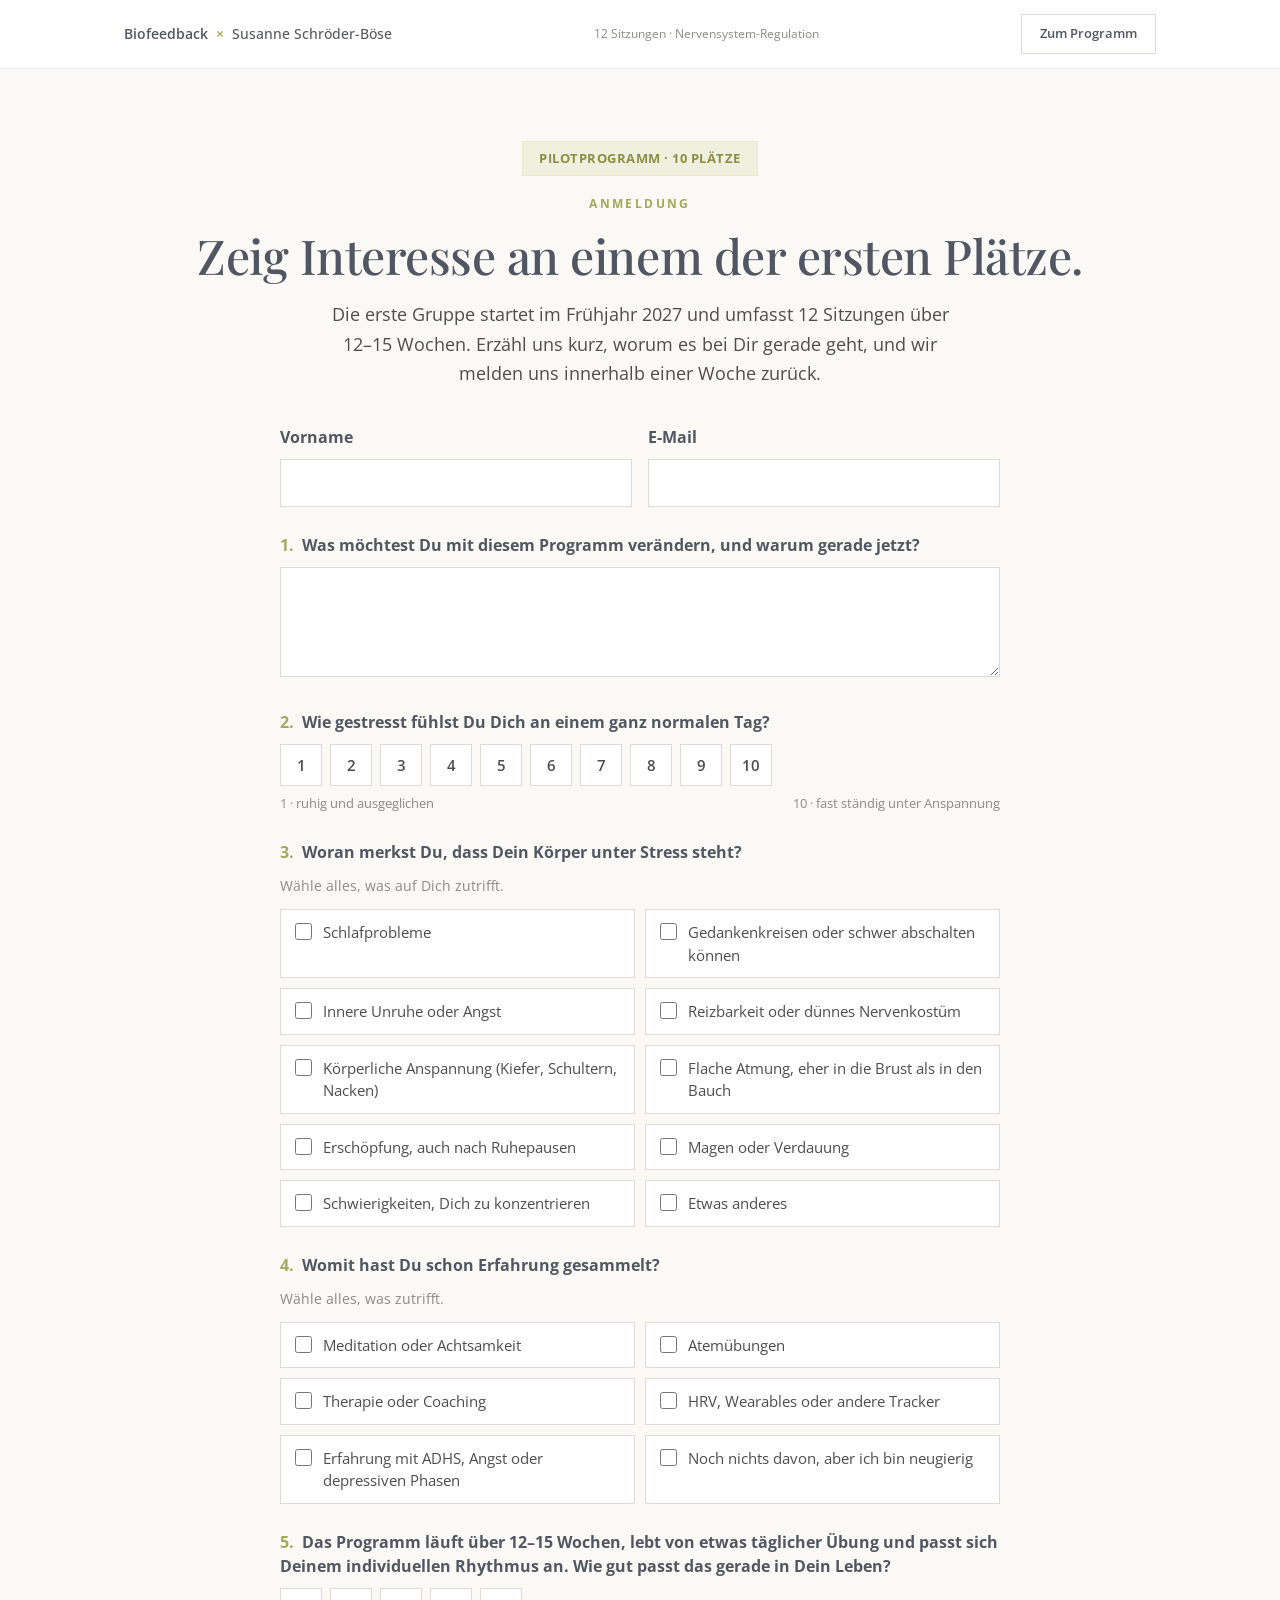
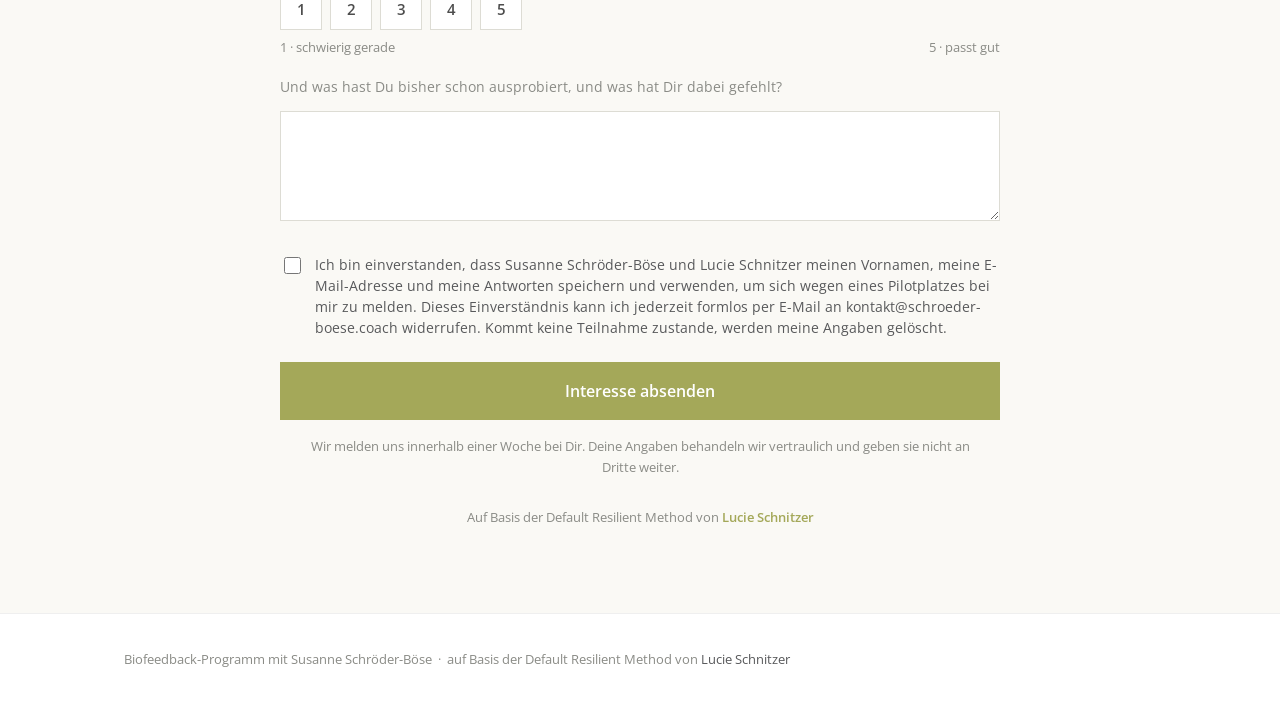
==== anmeldung.html @ 7b3b2fd9 "Start Frühjahr 2027, 9-session total prices, move form to /anmeldung" ====
<!DOCTYPE html>
<html lang="de">
<head>
<meta charset="utf-8" />
<meta name="viewport" content="width=device-width, initial-scale=1" />
<title>Anmeldung · Das Selbstregulations-Programm · Biofeedback mit Susanne Schröder-Böse</title>
<meta name="description" content="Interessensbekundung für das Selbstregulations-Programm mit Susanne Schröder-Böse. Pilotprogramm mit 10 Plätzen, Start im Frühjahr 2027." />
<link rel="stylesheet" href="assets/colors_and_type.css" />
<style>
@import url('https://fonts.googleapis.com/css2?family=Open+Sans:wght@400;500;600;700&display=swap');
/* ===== Schröder-Böse Coaching brand tokens (override Default Resilient) =====
   Olive + slate, Playfair Display + Open Sans, square corners, flat (no shadows/gradients). */
:root {
  --font-sans: 'Open Sans', Arial, 'Helvetica Neue', Helvetica, sans-serif;
  --font-display: 'Playfair Display', Georgia, serif;
  --font-serif: 'Playfair Display', Georgia, serif;
  /* olive primary ramp */
  --primary-10: #F4F5E8; --primary-20: #E8EAD0; --primary-30: #DADDB4; --primary-40: #CBCF98;
  --primary-60: #BBBF79; --primary-80: #A4A859; --primary-100: #8C9047;
  --accent: #A4A859; --accent-strong: #8C9047; --accent-soft: #EFF0DD;
  /* neutrals: slate headline, ink body, cream surface */
  --text-100: #515762; --text-80: #4D4D4D; --text-60: #58595B; --text-40: #8A8B86; --text-20: #B0B0AE;
  --fg-1: #515762; --fg-2: #4D4D4D; --fg-3: #58595B; --fg-4: #8A8B86; --fg-5: #B0B0AE;
  --fg-on-dark: #FFFFFF; --fg-on-dark-2: rgba(255,255,255,0.80); --fg-on-dark-3: rgba(255,255,255,0.5);
  --bg-white: #FFFFFF; --bg-paper: #FAF9F5; --bg-dark: #515762;
  --surface: #FFFFFF; --surface-alt: #FAF9F5; --surface-inverse: #515762;
  --border: #EFEFEF; --border-strong: #DDDCD4;
  /* square corners + flat */
  --radius-sm: 0; --radius-md: 0; --radius-lg: 0; --radius-pill: 0;
  --shadow-none: none; --shadow-subtle: none; --shadow-card: none;
}

/* ===== Page layout ===== */
* { box-sizing: border-box; }
html { scroll-behavior: smooth; }
section[id] { scroll-margin-top: 86px; }
body {
  margin: 0;
  font-family: var(--font-sans);
  color: var(--fg-2);
  background: var(--surface);
  -webkit-font-smoothing: antialiased;
  line-height: 1.5;
}
.wrap { max-width: 1080px; margin: 0 auto; padding: 0 24px; }
.section { padding: 72px 0; }
.section--paper { background: var(--surface-alt); }
.section--tint { background: var(--accent-soft); }
.section--dark { background: var(--surface-inverse); color: var(--fg-on-dark); }
.eyebrow {
  font-family: var(--font-sans);
  font-size: var(--fs-label); letter-spacing: var(--ls-label);
  text-transform: uppercase; font-weight: 700; color: var(--accent);
  margin: 0 0 16px;
}
h1, h2, h3 { font-family: var(--font-display); font-weight: 500; color: var(--fg-1); margin: 0 0 18px; }
h1 { font-size: clamp(38px, 7vw, 68px); line-height: 1.08; letter-spacing: -0.01em; }
h2 { font-size: clamp(28px, 4.4vw, 48px); line-height: 1.12; }
h3 { font-size: clamp(20px, 2.6vw, 28px); line-height: 1.2; font-weight: 700; }
.lede { font-family: var(--font-serif); font-size: clamp(19px, 2.2vw, 22px); line-height: 1.55; color: var(--fg-3); }
p { font-size: var(--fs-body-default); line-height: 1.66; color: var(--fg-2); }
.measure { max-width: 64ch; }
.center { text-align: center; }
.center .measure { margin-left: auto; margin-right: auto; }

/* Buttons */
.btn {
  display: inline-flex; align-items: center; gap: 8px;
  font-family: var(--font-sans); font-weight: 600; font-size: 15px;
  padding: 15px 30px; border-radius: var(--radius-pill);
  text-decoration: none; cursor: pointer; border: 1px solid transparent;
  transition: transform var(--dur-fast) var(--ease-standard), background var(--dur-fast);
}
.btn:active { transform: translateY(1px); }
.btn--primary { background: var(--accent); color: #fff; }
.btn--primary:hover { background: var(--accent-strong); }
.btn--ghost { background: transparent; color: var(--fg-1); border-color: var(--border-strong); }
.btn--inverse { background: #fff; color: var(--text-100); }
/* Topbar / cobrand */
.topbar { border-bottom: 1px solid var(--border); background: var(--surface); position: sticky; top: 0; z-index: 50; }
.topbar-inner { display: flex; align-items: center; justify-content: space-between; padding: 14px 24px; max-width: 1080px; margin: 0 auto; gap: 16px; flex-wrap: wrap; }
.cobrand { font-family: var(--font-sans); font-weight: 600; font-size: 14px; color: var(--fg-1); display: flex; align-items: center; gap: 8px; }
.cobrand .x { color: var(--accent); }
.cobrand .who { color: var(--fg-3); font-weight: 500; }
.topbar-cta { font-size: 13px; padding: 9px 18px; }
.topmeta { font-size: 12px; color: var(--fg-4); }
/* Footer */
.footer { border-top: 1px solid var(--border); padding: 36px 0; font-size: 13px; color: var(--fg-4); }
.footer a { color: var(--fg-3); text-decoration: none; }
/* Trust / credibility microcopy near CTAs */
.trust { margin-top: 16px; font-size: 13px; color: var(--fg-4); }
.trust a { color: var(--accent); text-decoration: none; font-weight: 600; }
.trust a:hover { text-decoration: underline; }

/* Interest form + questionnaire */
.apply { max-width: 720px; margin: 36px auto 0; text-align: left; }
.apply .field { margin-bottom: 26px; }
.apply label.q { display: block; font-family: var(--font-sans); font-weight: 700; font-size: 16px; color: var(--fg-1); margin-bottom: 10px; }
.apply label.q .num { color: var(--accent); margin-right: 8px; }
.apply .hint { font-family: var(--font-sans); font-weight: 400; font-size: 14px; color: var(--fg-4); margin: 4px 0 12px; }
.apply input[type="text"], .apply input[type="email"], .apply textarea {
  width: 100%; font-family: var(--font-sans); font-size: 15px; color: var(--fg-1);
  background: var(--surface); border: 1px solid var(--border-strong); border-radius: 0;
  padding: 13px 14px; transition: border-color var(--dur-fast);
}
.apply textarea { min-height: 110px; resize: vertical; line-height: 1.5; }
.apply input:focus, .apply textarea:focus { outline: none; border-color: var(--accent); }
.apply .row2 { display: grid; grid-template-columns: 1fr 1fr; gap: 16px; }
/* scale (radio row) */
.scale { display: flex; flex-wrap: wrap; gap: 8px; }
.scale label { cursor: pointer; }
.scale input { position: absolute; opacity: 0; width: 0; height: 0; }
.scale span { display: inline-flex; align-items: center; justify-content: center; min-width: 42px; height: 42px; padding: 0 6px; font-family: var(--font-sans); font-weight: 600; font-size: 15px; color: var(--fg-2); background: var(--surface); border: 1px solid var(--border-strong); }
.scale input:checked + span { background: var(--accent); border-color: var(--accent); color: #fff; }
.scale input:focus-visible + span { border-color: var(--accent); }
.scale-ends { display: flex; justify-content: space-between; font-family: var(--font-sans); font-size: 13px; color: var(--fg-4); margin-top: 8px; }
/* checkbox + radio choice list */
.choices { display: grid; gap: 10px; }
.choices.two { grid-template-columns: 1fr 1fr; }
.choice { display: flex; align-items: flex-start; gap: 11px; font-family: var(--font-sans); font-size: 15px; color: var(--fg-2); cursor: pointer; padding: 11px 14px; border: 1px solid var(--border-strong); background: var(--surface); }
.choice input { margin: 2px 0 0; accent-color: var(--accent); width: 17px; height: 17px; flex-shrink: 0; }
.choice:has(input:checked) { border-color: var(--accent); background: var(--accent-soft); }
.consent { display: flex; align-items: flex-start; gap: 11px; font-family: var(--font-sans); font-size: 14px; color: var(--fg-3); line-height: 1.5; margin: 8px 0 24px; text-align: left; }
.consent input { margin-top: 3px; accent-color: var(--accent); width: 17px; height: 17px; flex-shrink: 0; }
.apply .btn { width: 100%; justify-content: center; font-size: 16px; padding: 17px; }
.apply .privacy-note { font-family: var(--font-sans); font-size: 13px; color: var(--fg-4); margin-top: 16px; text-align: center; }
.places-badge { display: inline-flex; align-items: center; gap: 8px; font-family: var(--font-sans); font-size: 13px; font-weight: 700; letter-spacing: 0.04em; text-transform: uppercase; color: var(--accent-strong); background: var(--accent-soft); border: 1px solid var(--primary-20); padding: 7px 16px; margin-bottom: 18px; }
@media (max-width: 600px) { .apply .row2, .choices.two { grid-template-columns: 1fr; } }

@media (max-width: 760px) {
  .section { padding: 52px 0; }
  .topmeta { display: none; }
}
</style>
</head>
<body>

<!-- ===== Topbar / cobrand ===== -->
<header class="topbar">
  <div class="topbar-inner">
    <div class="cobrand">
      <span>Biofeedback</span>
      <span class="x">×</span>
      <span class="who">Susanne Schröder-Böse</span>
    </div>
    <span class="topmeta">12 Sitzungen · Nervensystem-Regulation</span>
    <a href="/" class="btn btn--ghost topbar-cta">Zum Programm</a>
  </div>
</header>

<!-- ===== Interest form + questionnaire ===== -->
<!-- Moved here from the #interesse section of index.html / short.html (2026-10-26).
     Posts to /api/interesse (Vercel serverless + Resend).
     Field names are German so the email Susanne + Lucie receive reads cleanly. -->
<section class="section section--paper" id="interesse">
  <div class="wrap center">
    <span class="places-badge">Pilotprogramm · 10 Plätze</span>
    <p class="eyebrow">Anmeldung</p>
    <h1 class="measure" style="margin-left:auto;margin-right:auto;font-size:clamp(32px,5vw,48px)">Zeig Interesse an einem der ersten Plätze.</h1>
    <p class="measure" style="margin:0 auto 6px">Die erste Gruppe startet im Frühjahr 2027 und umfasst 12 Sitzungen über 12–15 Wochen. Erzähl uns kurz, worum es bei Dir gerade geht, und wir melden uns innerhalb einer Woche zurück.</p>

    <form class="apply" action="https://selbstregulation.vercel.app/api/interesse" method="POST">
      <!-- Honeypot: hidden from humans, bots fill it and get silently dropped. -->
      <input type="text" name="website" tabindex="-1" autocomplete="off" aria-hidden="true" style="position:absolute;left:-9999px;height:0;width:0;opacity:0" />

      <div class="row2">
        <div class="field">
          <label class="q" for="vorname">Vorname</label>
          <input type="text" id="vorname" name="Vorname" required />
        </div>
        <div class="field">
          <label class="q" for="email">E-Mail</label>
          <input type="email" id="email" name="email" required />
        </div>
      </div>

      <div class="field">
        <label class="q" for="f1"><span class="num">1.</span>Was möchtest Du mit diesem Programm verändern, und warum gerade jetzt?</label>
        <textarea id="f1" name="F1_Anliegen" required></textarea>
      </div>

      <div class="field">
        <label class="q"><span class="num">2.</span>Wie gestresst fühlst Du Dich an einem ganz normalen Tag?</label>
        <div class="scale">
          <label><input type="radio" name="F2_Stresslevel" value="1" required /><span>1</span></label>
          <label><input type="radio" name="F2_Stresslevel" value="2" /><span>2</span></label>
          <label><input type="radio" name="F2_Stresslevel" value="3" /><span>3</span></label>
          <label><input type="radio" name="F2_Stresslevel" value="4" /><span>4</span></label>
          <label><input type="radio" name="F2_Stresslevel" value="5" /><span>5</span></label>
          <label><input type="radio" name="F2_Stresslevel" value="6" /><span>6</span></label>
          <label><input type="radio" name="F2_Stresslevel" value="7" /><span>7</span></label>
          <label><input type="radio" name="F2_Stresslevel" value="8" /><span>8</span></label>
          <label><input type="radio" name="F2_Stresslevel" value="9" /><span>9</span></label>
          <label><input type="radio" name="F2_Stresslevel" value="10" /><span>10</span></label>
        </div>
        <div class="scale-ends"><span>1 · ruhig und ausgeglichen</span><span>10 · fast ständig unter Anspannung</span></div>
      </div>

      <div class="field">
        <label class="q"><span class="num">3.</span>Woran merkst Du, dass Dein Körper unter Stress steht?</label>
        <p class="hint">Wähle alles, was auf Dich zutrifft.</p>
        <div class="choices two">
          <label class="choice"><input type="checkbox" name="F3_Stress-Signale" value="Schlafprobleme" />Schlafprobleme</label>
          <label class="choice"><input type="checkbox" name="F3_Stress-Signale" value="Gedankenkreisen / schwer abschalten" />Gedankenkreisen oder schwer abschalten können</label>
          <label class="choice"><input type="checkbox" name="F3_Stress-Signale" value="Innere Unruhe oder Angst" />Innere Unruhe oder Angst</label>
          <label class="choice"><input type="checkbox" name="F3_Stress-Signale" value="Reizbarkeit" />Reizbarkeit oder dünnes Nervenkostüm</label>
          <label class="choice"><input type="checkbox" name="F3_Stress-Signale" value="Körperliche Anspannung" />Körperliche Anspannung (Kiefer, Schultern, Nacken)</label>
          <label class="choice"><input type="checkbox" name="F3_Stress-Signale" value="Flache Atmung in die Brust" />Flache Atmung, eher in die Brust als in den Bauch</label>
          <label class="choice"><input type="checkbox" name="F3_Stress-Signale" value="Erschöpfung trotz Ruhe" />Erschöpfung, auch nach Ruhepausen</label>
          <label class="choice"><input type="checkbox" name="F3_Stress-Signale" value="Magen / Verdauung" />Magen oder Verdauung</label>
          <label class="choice"><input type="checkbox" name="F3_Stress-Signale" value="Konzentrationsprobleme" />Schwierigkeiten, Dich zu konzentrieren</label>
          <label class="choice"><input type="checkbox" name="F3_Stress-Signale" value="Etwas anderes" />Etwas anderes</label>
        </div>
      </div>

      <div class="field">
        <label class="q"><span class="num">4.</span>Womit hast Du schon Erfahrung gesammelt?</label>
        <p class="hint">Wähle alles, was zutrifft.</p>
        <div class="choices two">
          <label class="choice"><input type="checkbox" name="F4_Vorerfahrung" value="Meditation / Achtsamkeit" />Meditation oder Achtsamkeit</label>
          <label class="choice"><input type="checkbox" name="F4_Vorerfahrung" value="Atemübungen" />Atemübungen</label>
          <label class="choice"><input type="checkbox" name="F4_Vorerfahrung" value="Therapie / Coaching" />Therapie oder Coaching</label>
          <label class="choice"><input type="checkbox" name="F4_Vorerfahrung" value="HRV / Wearables / Tracker" />HRV, Wearables oder andere Tracker</label>
          <label class="choice"><input type="checkbox" name="F4_Vorerfahrung" value="Erfahrung mit ADHS / Angst / depressiven Phasen" />Erfahrung mit ADHS, Angst oder depressiven Phasen</label>
          <label class="choice"><input type="checkbox" name="F4_Vorerfahrung" value="Noch nichts davon, aber neugierig" />Noch nichts davon, aber ich bin neugierig</label>
        </div>
      </div>

      <div class="field">
        <label class="q"><span class="num">5.</span>Das Programm läuft über 12–15 Wochen, lebt von etwas täglicher Übung und passt sich Deinem individuellen Rhythmus an. Wie gut passt das gerade in Dein Leben?</label>
        <div class="scale">
          <label><input type="radio" name="F5_Passung" value="1" required /><span>1</span></label>
          <label><input type="radio" name="F5_Passung" value="2" /><span>2</span></label>
          <label><input type="radio" name="F5_Passung" value="3" /><span>3</span></label>
          <label><input type="radio" name="F5_Passung" value="4" /><span>4</span></label>
          <label><input type="radio" name="F5_Passung" value="5" /><span>5</span></label>
        </div>
        <div class="scale-ends"><span>1 · schwierig gerade</span><span>5 · passt gut</span></div>
        <p class="hint" style="margin-top:18px">Und was hast Du bisher schon ausprobiert, und was hat Dir dabei gefehlt?</p>
        <textarea name="F5_Bisher_probiert" required></textarea>
      </div>

      <label class="consent">
        <input type="checkbox" name="Einverstaendnis" value="ja" required />
        <span>Ich bin einverstanden, dass Susanne Schröder-Böse und Lucie Schnitzer meinen Vornamen, meine E-Mail-Adresse und meine Antworten speichern und verwenden, um sich wegen eines Pilotplatzes bei mir zu melden. Dieses Einverständnis kann ich jederzeit formlos per E-Mail an kontakt@schroeder-boese.coach widerrufen. Kommt keine Teilnahme zustande, werden meine Angaben gelöscht.</span>
      </label>

      <button type="submit" class="btn btn--primary">Interesse absenden</button>
      <p class="privacy-note">Wir melden uns innerhalb einer Woche bei Dir. Deine Angaben behandeln wir vertraulich und geben sie nicht an Dritte weiter.</p>
    </form>

    <p class="trust" style="margin-top:28px">Auf Basis der Default Resilient Method von <a href="https://lucieschnitzer.com" target="_blank" rel="noopener">Lucie Schnitzer</a></p>
  </div>
</section>

<!-- ===== Footer ===== -->
<footer class="footer">
  <div class="wrap">
    Biofeedback-Programm mit Susanne Schröder-Böse &nbsp;·&nbsp; auf Basis der Default Resilient Method von <a href="https://lucieschnitzer.com" target="_blank" rel="noopener">Lucie Schnitzer</a>
  </div>
</footer>

<script>
  // Require at least one selection in each checkbox group (F3, F4).
  // Sets every box in the group as `required` until one is checked, so the
  // browser's native validation blocks submit when none are selected.
  (function () {
    var form = document.querySelector('form.apply');
    if (!form) return;
    ['F3_Stress-Signale', 'F4_Vorerfahrung'].forEach(function (name) {
      var boxes = form.querySelectorAll('input[name="' + name + '"]');
      if (!boxes.length) return;
      function sync() {
        var any = Array.prototype.some.call(boxes, function (b) { return b.checked; });
        Array.prototype.forEach.call(boxes, function (b) { b.required = !any; });
      }
      Array.prototype.forEach.call(boxes, function (b) { b.addEventListener('change', sync); });
      sync();
    });
  })();

  // Submit via fetch so the thank-you shows inline. Native constraint
  // validation has already passed by the time 'submit' fires. If fetch
  // fails, fall back to a plain form POST (server renders a danke page).
  // Opening the page with ?test=1 marks submissions as tests (email goes to
  // Lucie only, not Susanne) — for web-designer checks after embedding.
  (function () {
    var form = document.querySelector('form.apply');
    if (!form) return;
    if (/[?&]test=1/.test(location.search)) {
      var t = document.createElement('input');
      t.type = 'hidden'; t.name = '_test'; t.value = '1';
      form.appendChild(t);
    }
  })();

  (function () {
    var form = document.querySelector('form.apply');
    if (!form || !window.fetch) return;
    form.addEventListener('submit', function (e) {
      e.preventDefault();
      var btn = form.querySelector('button[type="submit"]');
      btn.disabled = true;
      btn.textContent = 'Wird gesendet…';
      fetch(form.action, {
        method: 'POST',
        headers: { 'Content-Type': 'application/x-www-form-urlencoded', 'Accept': 'application/json' },
        body: new URLSearchParams(new FormData(form)).toString(),
      }).then(function (r) {
        if (!r.ok) throw new Error('send failed');
        form.innerHTML = '<div style="text-align:center;padding:32px 12px">' +
          '<h3 style="margin:0 0 10px">Danke, Deine Interessensbekundung ist angekommen.</h3>' +
          '<p style="margin:0">Wir melden uns innerhalb einer Woche bei Dir.</p></div>';
        form.scrollIntoView({ behavior: 'smooth', block: 'center' });
      }).catch(function () {
        btn.disabled = false;
        btn.textContent = 'Interesse absenden';
        var note = form.querySelector('.privacy-note');
        if (note) note.textContent = 'Das hat gerade nicht geklappt. Versuch es bitte noch einmal, oder schreib uns direkt an info@lucieschnitzer.com.';
      });
    });
  })();
</script>
</body>
</html>
---- assets/colors_and_type.css ----
/* ============================================================
   THE DEFAULT RESILIENT METHOD — design tokens
   by Lucie Schnitzer

   Fonts: Playfair Display (display/body-serif) + Manrope (UI/body-sans)
   Palette: coral primary, warm greys, soft paper neutrals
   ============================================================ */

/* --- Fonts from Google Fonts (matches brand spec) ------------ */
@import url('https://fonts.googleapis.com/css2?family=Playfair+Display:ital,wght@0,400;0,500;0,600;0,700;0,800;0,900;1,400;1,500&family=Manrope:wght@200;300;400;500;600;700;800&display=swap');

:root {
  /* ---------- Colour: Primary (coral) scale ---------- */
  --primary-10: #FDF1EF;   /* softest tint, section bg */
  --primary-20: #FBE3DF;
  --primary-30: #F7C7BF;
  --primary-40: #F5B8AF;
  --primary-60: #EE8E7F;
  --primary-80: #EA725F;   /* MAIN — use for CTAs, accents, section labels */
  --primary-100: #F75C43;  /* deepest coral, active / pressed */

  /* ---------- Colour: Text / Neutrals (warm grey) ---------- */
  --text-5:   #E9E9E9;    /* borders in dark surfaces */
  --text-10:  #D3D3D3;    /* disabled, hairline */
  --text-20:  #A8A8A8;    /* meta, caption */
  --text-40:  #929292;    /* tertiary copy */
  --text-60:  #7C7C7C;    /* secondary copy */
  --text-80:  #515151;    /* body default */
  --text-100: #252525;    /* headings, high emphasis, dark surfaces */

  /* ---------- Colour: Backgrounds ---------- */
  --bg-white: #FFFFFF;    /* pure canvas */
  --bg-paper: #F7F7F5;    /* warm neutral — section alternation */
  --bg-dark:  #252525;    /* inverse surface — testimonials, footer */

  /* ---------- Semantic aliases ---------- */
  --fg-1: var(--text-100);     /* headline, highest emphasis */
  --fg-2: var(--text-80);      /* body copy */
  --fg-3: var(--text-60);      /* secondary body (often serif on light) */
  --fg-4: var(--text-40);      /* muted / meta */
  --fg-5: var(--text-20);      /* placeholder, footnote */
  --fg-on-dark: #FFFFFF;
  --fg-on-dark-2: rgba(255, 255, 255, 0.7);
  --fg-on-dark-3: rgba(255, 255, 255, 0.45);

  --accent: var(--primary-80);          /* default coral accent */
  --accent-strong: var(--primary-100);  /* active, deep accent (step numbers) */
  --accent-soft:   var(--primary-10);   /* tinted bg panels */

  --surface: var(--bg-white);
  --surface-alt: var(--bg-paper);
  --surface-inverse: var(--bg-dark);

  --border: #E8E6E3;          /* hairline on paper */
  --border-strong: #DDDDDD;   /* inputs, dividers */
  --border-inverse: rgba(255, 255, 255, 0.15);

  /* ---------- Type: families ---------- */
  --font-display: 'Playfair Display', 'Times New Roman', Georgia, serif;
  --font-serif:   'Playfair Display', 'Times New Roman', Georgia, serif;
  --font-sans:    'Manrope', -apple-system, BlinkMacSystemFont, 'Segoe UI', sans-serif;

  /* ---------- Type: scale (desktop defaults) ----------
     Spec lives in Typography_Lucie_S.png.
     Headings use Playfair Display Medium.
     Body copy uses Playfair Display Regular (long-form) OR Manrope (UI/nav/buttons).
  -----------------------------------------------------*/
  --fs-h1: 74px;   --lh-h1: 88px;    --fw-h1: 500;   /* Playfair 500 */
  --fs-h2: 58px;   --lh-h2: 68px;    --fw-h2: 500;
  --fs-h3: 36px;   --lh-h3: 44px;    --fw-h3: 700;
  --fs-h4: 28px;   --lh-h4: 36px;    --fw-h4: 700;
  --fs-h5: 22px;   --lh-h5: 28px;    --fw-h5: 700;
  --fs-h6: 18px;   --lh-h6: 24px;    --fw-h6: 700;
  --fs-h7: 16px;   --lh-h7: 20px;    --fw-h7: 700;

  --fs-body-lg:      22px;  --lh-body-lg:      34px;   /* Playfair regular — hero lede */
  --fs-body-md:      20px;  --lh-body-md:      30px;   /* Playfair regular — long-form */
  --fs-body-default: 18px;  --lh-body-default: 30px;   /* Playfair regular — default */
  --fs-body-sm:      16px;  --lh-body-sm:      26px;
  --fs-body-xs:      13px;  --lh-body-xs:      24px;

  --fs-btn-lg: 15px;   --lh-btn-lg: 20px;   --fw-btn: 600;   /* Manrope semi */
  --fs-btn-sm: 13px;   --lh-btn-sm: 18px;
  --fs-label:  12px;   --lh-label:  16px;                    /* uppercase section label */
  --ls-label:  0.2em;

  /* ---------- Radius / shadows / elevation ---------- */
  --radius-sm: 6px;
  --radius-md: 10px;
  --radius-lg: 12px;
  --radius-pill: 999px;      /* buttons are capsule-shaped */

  --shadow-none: none;
  --shadow-subtle: 0 1px 2px rgba(37, 37, 37, 0.04);
  --shadow-card:   0 4px 12px rgba(37, 37, 37, 0.06);

  /* ---------- Spacing (8-pt base) ---------- */
  --space-1: 4px;
  --space-2: 8px;
  --space-3: 12px;
  --space-4: 16px;
  --space-5: 20px;
  --space-6: 24px;
  --space-8: 32px;
  --space-10: 40px;
  --space-12: 48px;
  --space-14: 56px;
  --space-16: 64px;
  --space-20: 80px;
  --space-24: 96px;   /* section rhythm */

  /* ---------- Motion ---------- */
  --ease-standard: cubic-bezier(0.22, 0.61, 0.36, 1);
  --dur-fast: 150ms;
  --dur-base: 240ms;
  --dur-slow: 480ms;
}

/* =============== Base reset + typography ====================== */
*, *::before, *::after { box-sizing: border-box; }
html { -webkit-text-size-adjust: 100%; }

body {
  margin: 0;
  background: var(--surface);
  color: var(--fg-2);
  font-family: var(--font-sans);
  font-size: var(--fs-body-default);
  line-height: var(--lh-body-default);
  font-weight: 400;
  -webkit-font-smoothing: antialiased;
  -moz-osx-font-smoothing: grayscale;
}

/* Headings use Playfair Display — the editorial serif spine of the brand */
h1, h2, h3, h4, h5, h6 {
  font-family: var(--font-display);
  color: var(--fg-1);
  margin: 0;
}
h1 { font-size: var(--fs-h1); line-height: var(--lh-h1); font-weight: var(--fw-h1); letter-spacing: -0.01em; }
h2 { font-size: var(--fs-h2); line-height: var(--lh-h2); font-weight: var(--fw-h2); letter-spacing: -0.005em; }
h3 { font-size: var(--fs-h3); line-height: var(--lh-h3); font-weight: var(--fw-h3); }
h4 { font-size: var(--fs-h4); line-height: var(--lh-h4); font-weight: var(--fw-h4); }
h5 { font-size: var(--fs-h5); line-height: var(--lh-h5); font-weight: var(--fw-h5); }
h6 { font-size: var(--fs-h6); line-height: var(--lh-h6); font-weight: var(--fw-h6); }

p { margin: 0 0 1em; text-wrap: pretty; }
strong { color: var(--fg-1); font-weight: 600; }
a { color: inherit; text-decoration-thickness: 1px; text-underline-offset: 3px; }

/* =============== Semantic utility classes ==================== */

/* Section label — uppercase tracked, coral. Used above every H2 unit. */
.dr-section-label {
  font-family: var(--font-sans);
  font-size: var(--fs-label);
  line-height: var(--lh-label);
  font-weight: 600;
  letter-spacing: var(--ls-label);
  text-transform: uppercase;
  color: var(--accent);
}

/* Long-form body set in Playfair — the "editorial" voice */
.dr-body-lg  { font-family: var(--font-serif); font-size: var(--fs-body-lg); line-height: var(--lh-body-lg); color: var(--fg-3); }
.dr-body-md  { font-family: var(--font-serif); font-size: var(--fs-body-md); line-height: var(--lh-body-md); color: var(--fg-3); }
.dr-body     { font-family: var(--font-serif); font-size: var(--fs-body-default); line-height: var(--lh-body-default); color: var(--fg-3); }

/* UI text — Manrope. Used in buttons, nav, meta, small labels. */
.dr-ui       { font-family: var(--font-sans); font-size: var(--fs-body-sm); line-height: var(--lh-body-sm); color: var(--fg-2); }
.dr-ui-sm    { font-family: var(--font-sans); font-size: var(--fs-body-xs); line-height: var(--lh-body-xs); color: var(--fg-4); }

/* Coral accent underline rule — a 48×4 rule used under eyebrow + H1 on editorial pages */
.dr-coral-rule {
  display: block;
  width: 48px;
  height: 4px;
  background: var(--accent);
  border-radius: 2px;
}
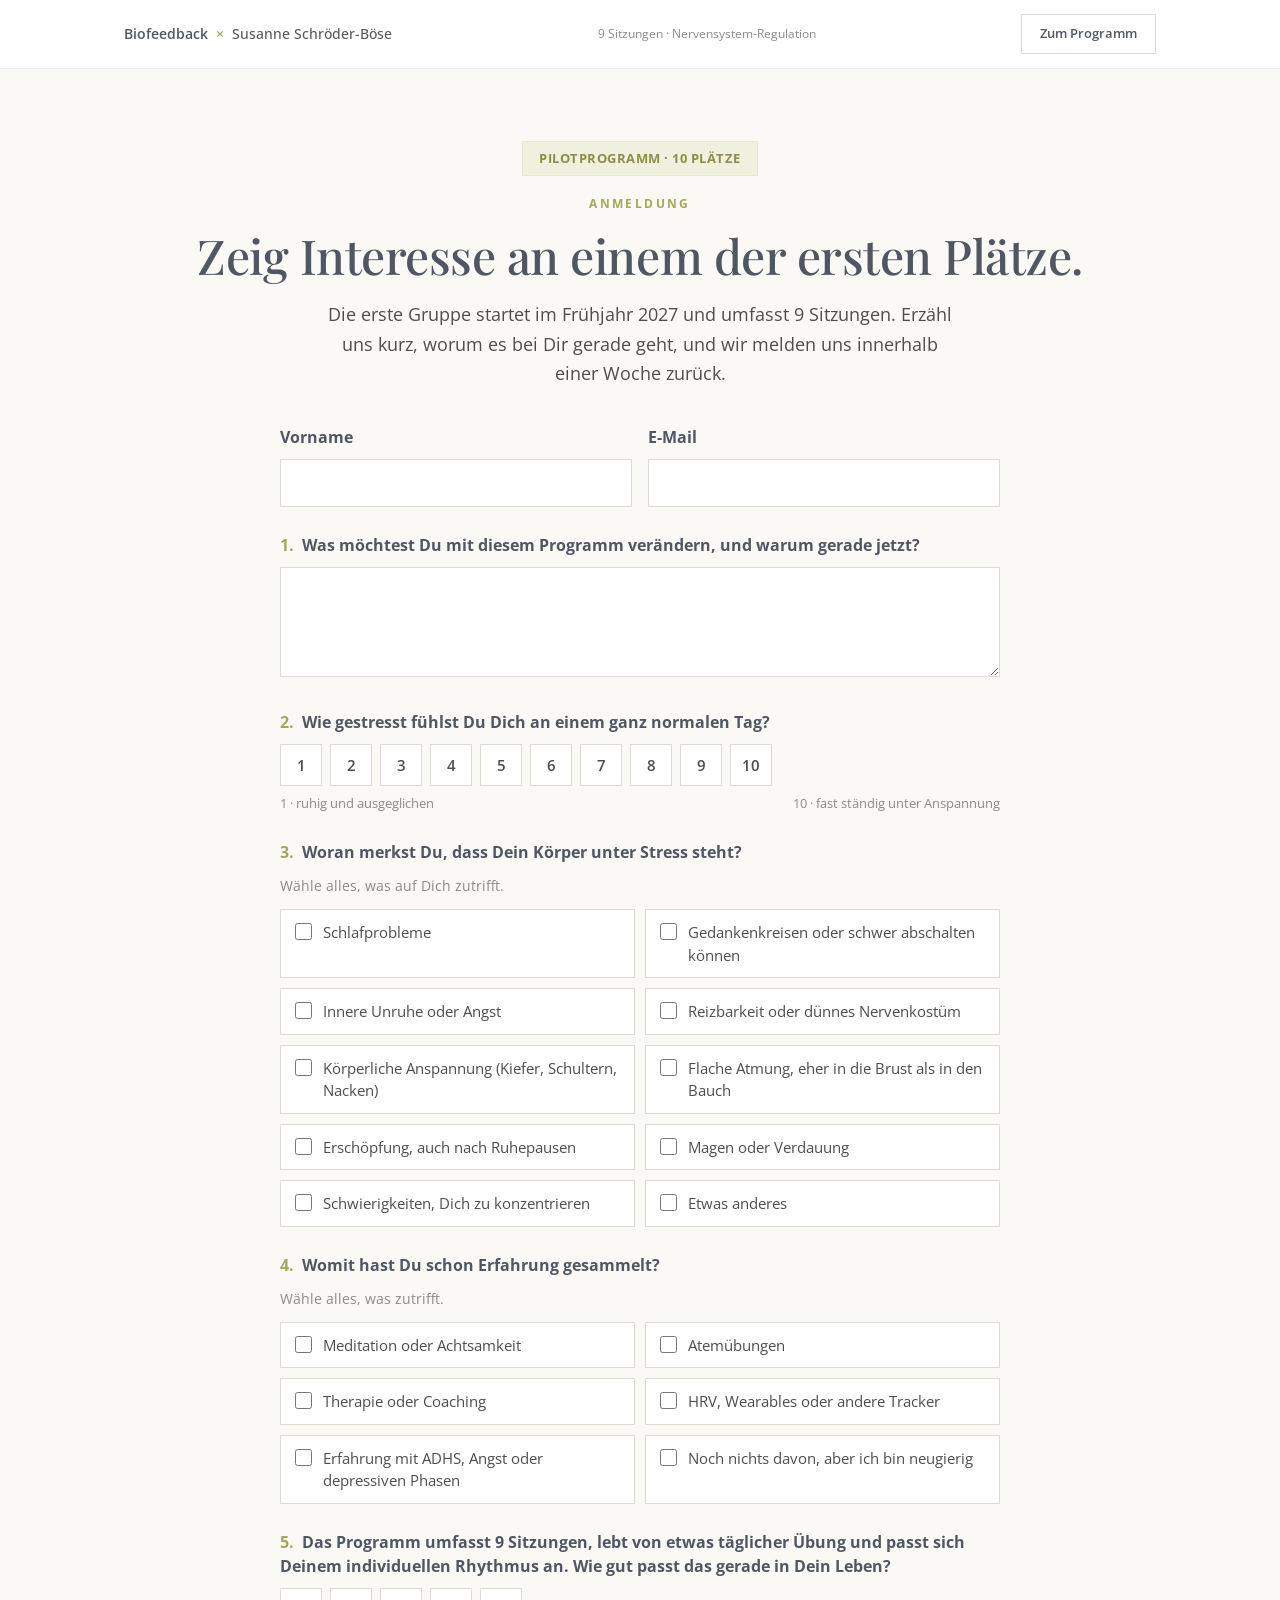
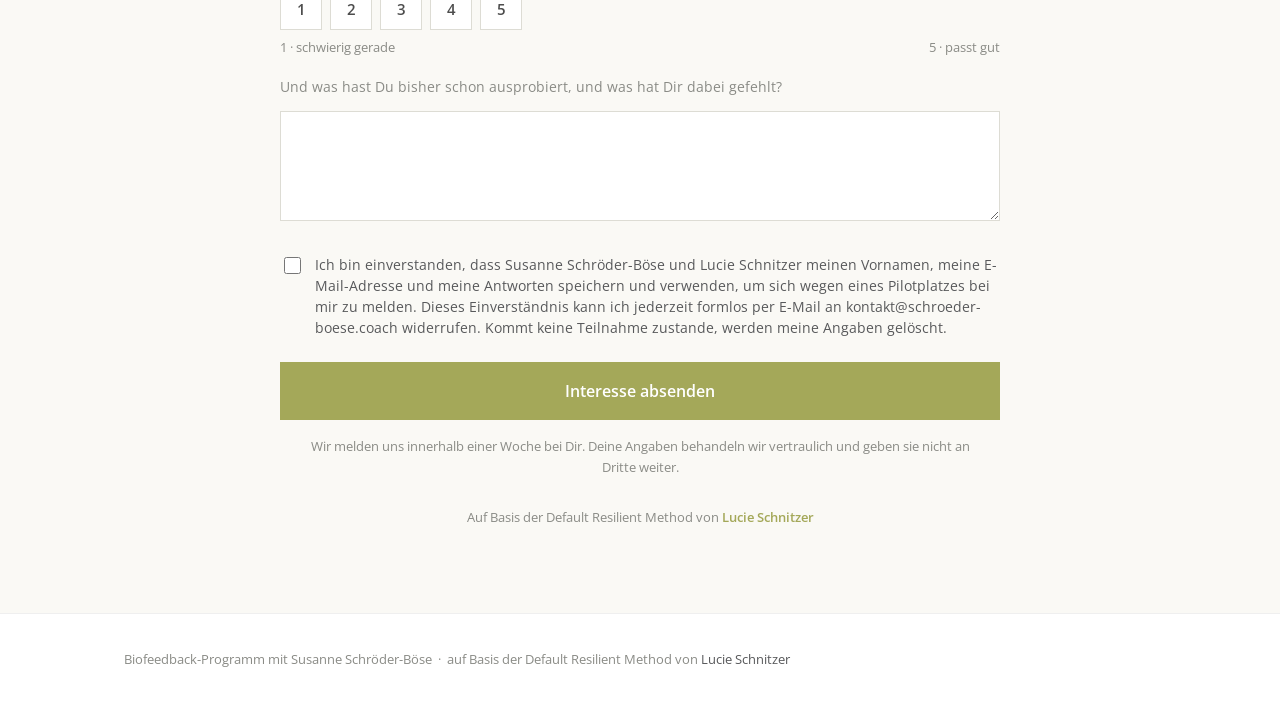
==== commit 1227656c: "Switch to 9 sessions everywhere; drop unsupported 12–15 week duration" ====
--- a/anmeldung.html
+++ b/anmeldung.html
@@ -143,7 +143,7 @@
       <span class="x">×</span>
       <span class="who">Susanne Schröder-Böse</span>
     </div>
-    <span class="topmeta">12 Sitzungen · Nervensystem-Regulation</span>
+    <span class="topmeta">9 Sitzungen · Nervensystem-Regulation</span>
     <a href="/" class="btn btn--ghost topbar-cta">Zum Programm</a>
   </div>
 </header>
@@ -157,7 +157,7 @@
     <span class="places-badge">Pilotprogramm · 10 Plätze</span>
     <p class="eyebrow">Anmeldung</p>
     <h1 class="measure" style="margin-left:auto;margin-right:auto;font-size:clamp(32px,5vw,48px)">Zeig Interesse an einem der ersten Plätze.</h1>
-    <p class="measure" style="margin:0 auto 6px">Die erste Gruppe startet im Frühjahr 2027 und umfasst 12 Sitzungen über 12–15 Wochen. Erzähl uns kurz, worum es bei Dir gerade geht, und wir melden uns innerhalb einer Woche zurück.</p>
+    <p class="measure" style="margin:0 auto 6px">Die erste Gruppe startet im Frühjahr 2027 und umfasst 9 Sitzungen. Erzähl uns kurz, worum es bei Dir gerade geht, und wir melden uns innerhalb einer Woche zurück.</p>
 
     <form class="apply" action="https://selbstregulation.vercel.app/api/interesse" method="POST">
       <!-- Honeypot: hidden from humans, bots fill it and get silently dropped. -->
@@ -227,7 +227,7 @@
       </div>
 
       <div class="field">
-        <label class="q"><span class="num">5.</span>Das Programm läuft über 12–15 Wochen, lebt von etwas täglicher Übung und passt sich Deinem individuellen Rhythmus an. Wie gut passt das gerade in Dein Leben?</label>
+        <label class="q"><span class="num">5.</span>Das Programm umfasst 9 Sitzungen, lebt von etwas täglicher Übung und passt sich Deinem individuellen Rhythmus an. Wie gut passt das gerade in Dein Leben?</label>
         <div class="scale">
           <label><input type="radio" name="F5_Passung" value="1" required /><span>1</span></label>
           <label><input type="radio" name="F5_Passung" value="2" /><span>2</span></label>
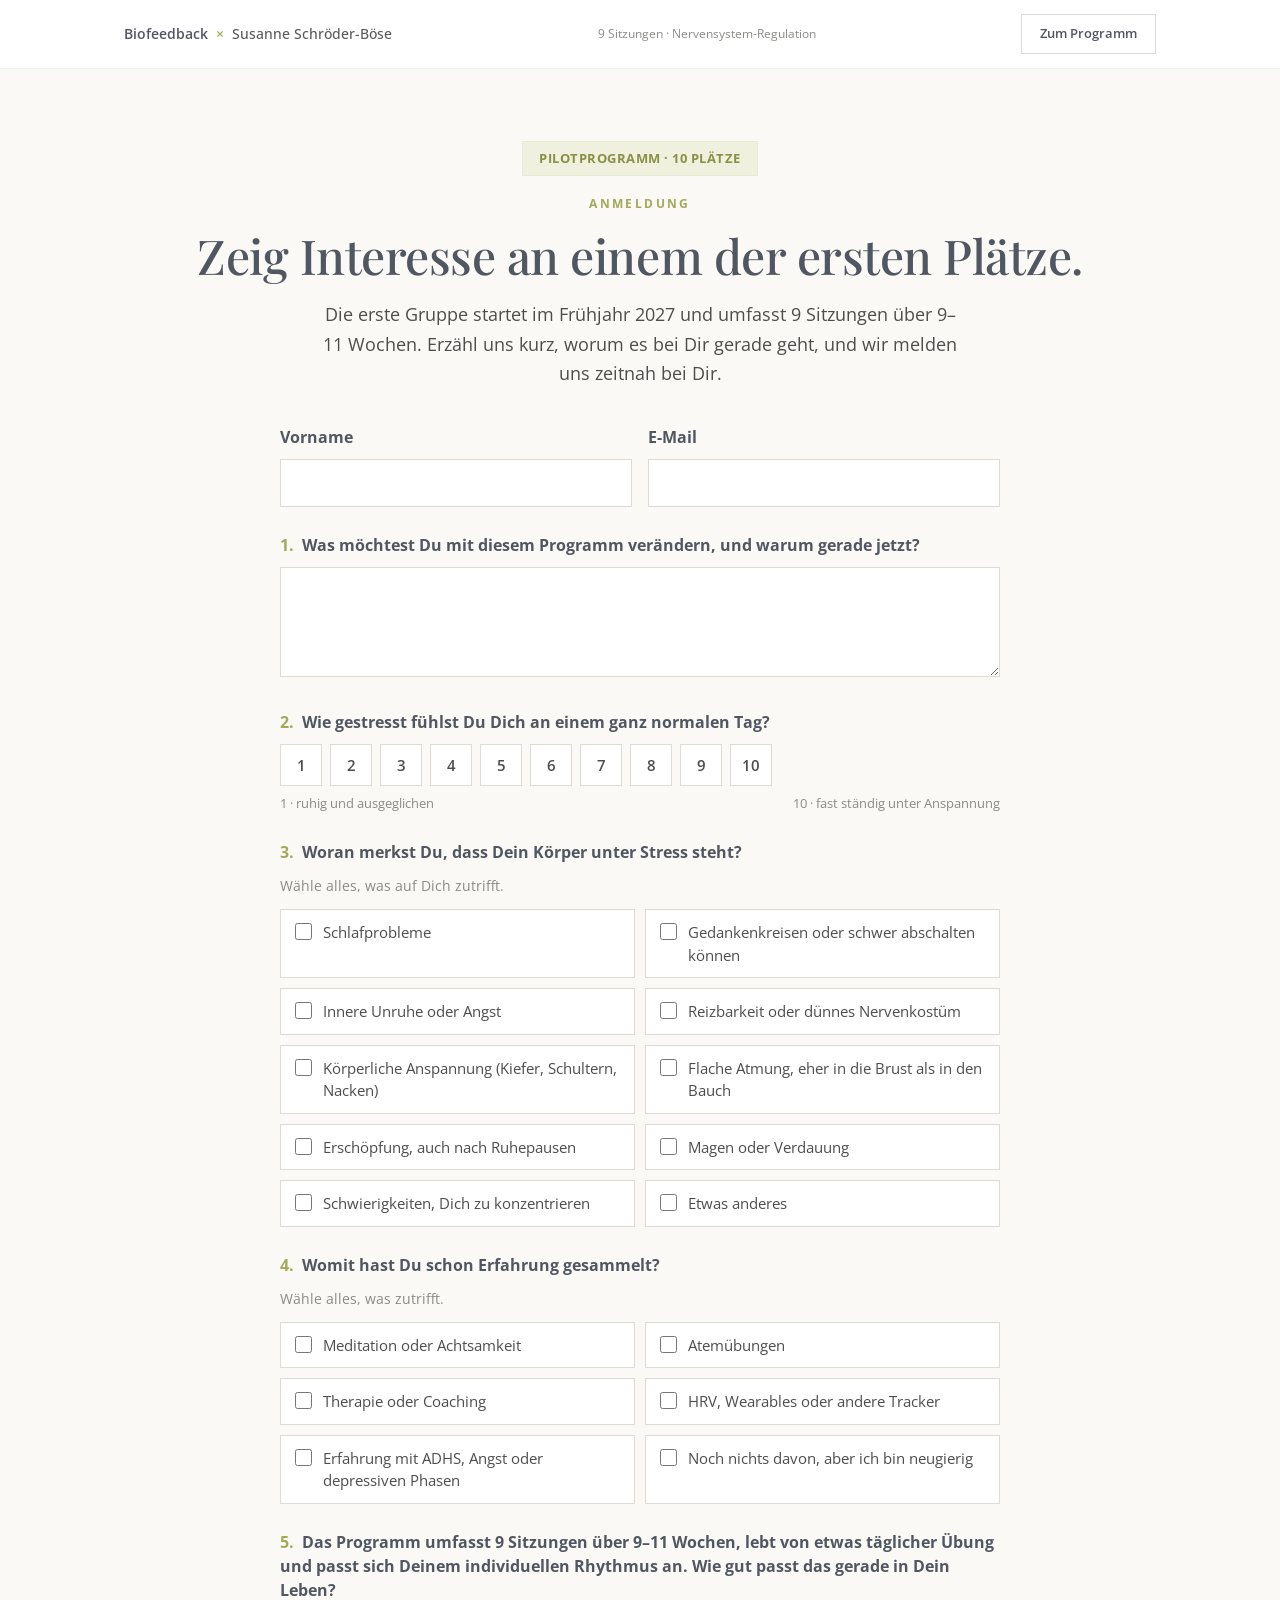
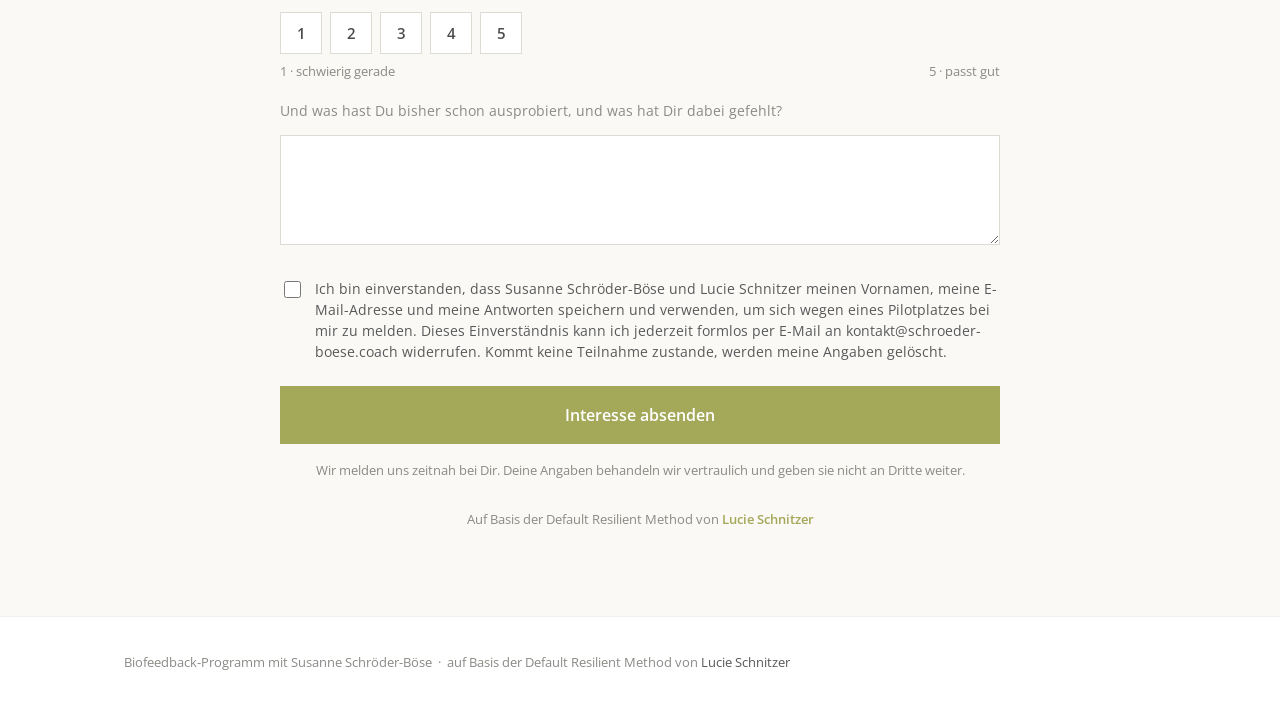
==== commit e6546072: "Align all claims with Susanne's page and sources; 9–11 Wochen; remove em dashes" ====
--- a/anmeldung.html
+++ b/anmeldung.html
@@ -157,7 +157,7 @@
     <span class="places-badge">Pilotprogramm · 10 Plätze</span>
     <p class="eyebrow">Anmeldung</p>
     <h1 class="measure" style="margin-left:auto;margin-right:auto;font-size:clamp(32px,5vw,48px)">Zeig Interesse an einem der ersten Plätze.</h1>
-    <p class="measure" style="margin:0 auto 6px">Die erste Gruppe startet im Frühjahr 2027 und umfasst 9 Sitzungen. Erzähl uns kurz, worum es bei Dir gerade geht, und wir melden uns innerhalb einer Woche zurück.</p>
+    <p class="measure" style="margin:0 auto 6px">Die erste Gruppe startet im Frühjahr 2027 und umfasst 9 Sitzungen über 9–11 Wochen. Erzähl uns kurz, worum es bei Dir gerade geht, und wir melden uns zeitnah bei Dir.</p>
 
     <form class="apply" action="https://selbstregulation.vercel.app/api/interesse" method="POST">
       <!-- Honeypot: hidden from humans, bots fill it and get silently dropped. -->
@@ -227,7 +227,7 @@
       </div>
 
       <div class="field">
-        <label class="q"><span class="num">5.</span>Das Programm umfasst 9 Sitzungen, lebt von etwas täglicher Übung und passt sich Deinem individuellen Rhythmus an. Wie gut passt das gerade in Dein Leben?</label>
+        <label class="q"><span class="num">5.</span>Das Programm umfasst 9 Sitzungen über 9–11 Wochen, lebt von etwas täglicher Übung und passt sich Deinem individuellen Rhythmus an. Wie gut passt das gerade in Dein Leben?</label>
         <div class="scale">
           <label><input type="radio" name="F5_Passung" value="1" required /><span>1</span></label>
           <label><input type="radio" name="F5_Passung" value="2" /><span>2</span></label>
@@ -246,7 +246,7 @@
       </label>
 
       <button type="submit" class="btn btn--primary">Interesse absenden</button>
-      <p class="privacy-note">Wir melden uns innerhalb einer Woche bei Dir. Deine Angaben behandeln wir vertraulich und geben sie nicht an Dritte weiter.</p>
+      <p class="privacy-note">Wir melden uns zeitnah bei Dir. Deine Angaben behandeln wir vertraulich und geben sie nicht an Dritte weiter.</p>
     </form>
 
     <p class="trust" style="margin-top:28px">Auf Basis der Default Resilient Method von <a href="https://lucieschnitzer.com" target="_blank" rel="noopener">Lucie Schnitzer</a></p>
@@ -310,7 +310,7 @@
         if (!r.ok) throw new Error('send failed');
         form.innerHTML = '<div style="text-align:center;padding:32px 12px">' +
           '<h3 style="margin:0 0 10px">Danke, Deine Interessensbekundung ist angekommen.</h3>' +
-          '<p style="margin:0">Wir melden uns innerhalb einer Woche bei Dir.</p></div>';
+          '<p style="margin:0">Wir melden uns zeitnah bei Dir.</p></div>';
         form.scrollIntoView({ behavior: 'smooth', block: 'center' });
       }).catch(function () {
         btn.disabled = false;
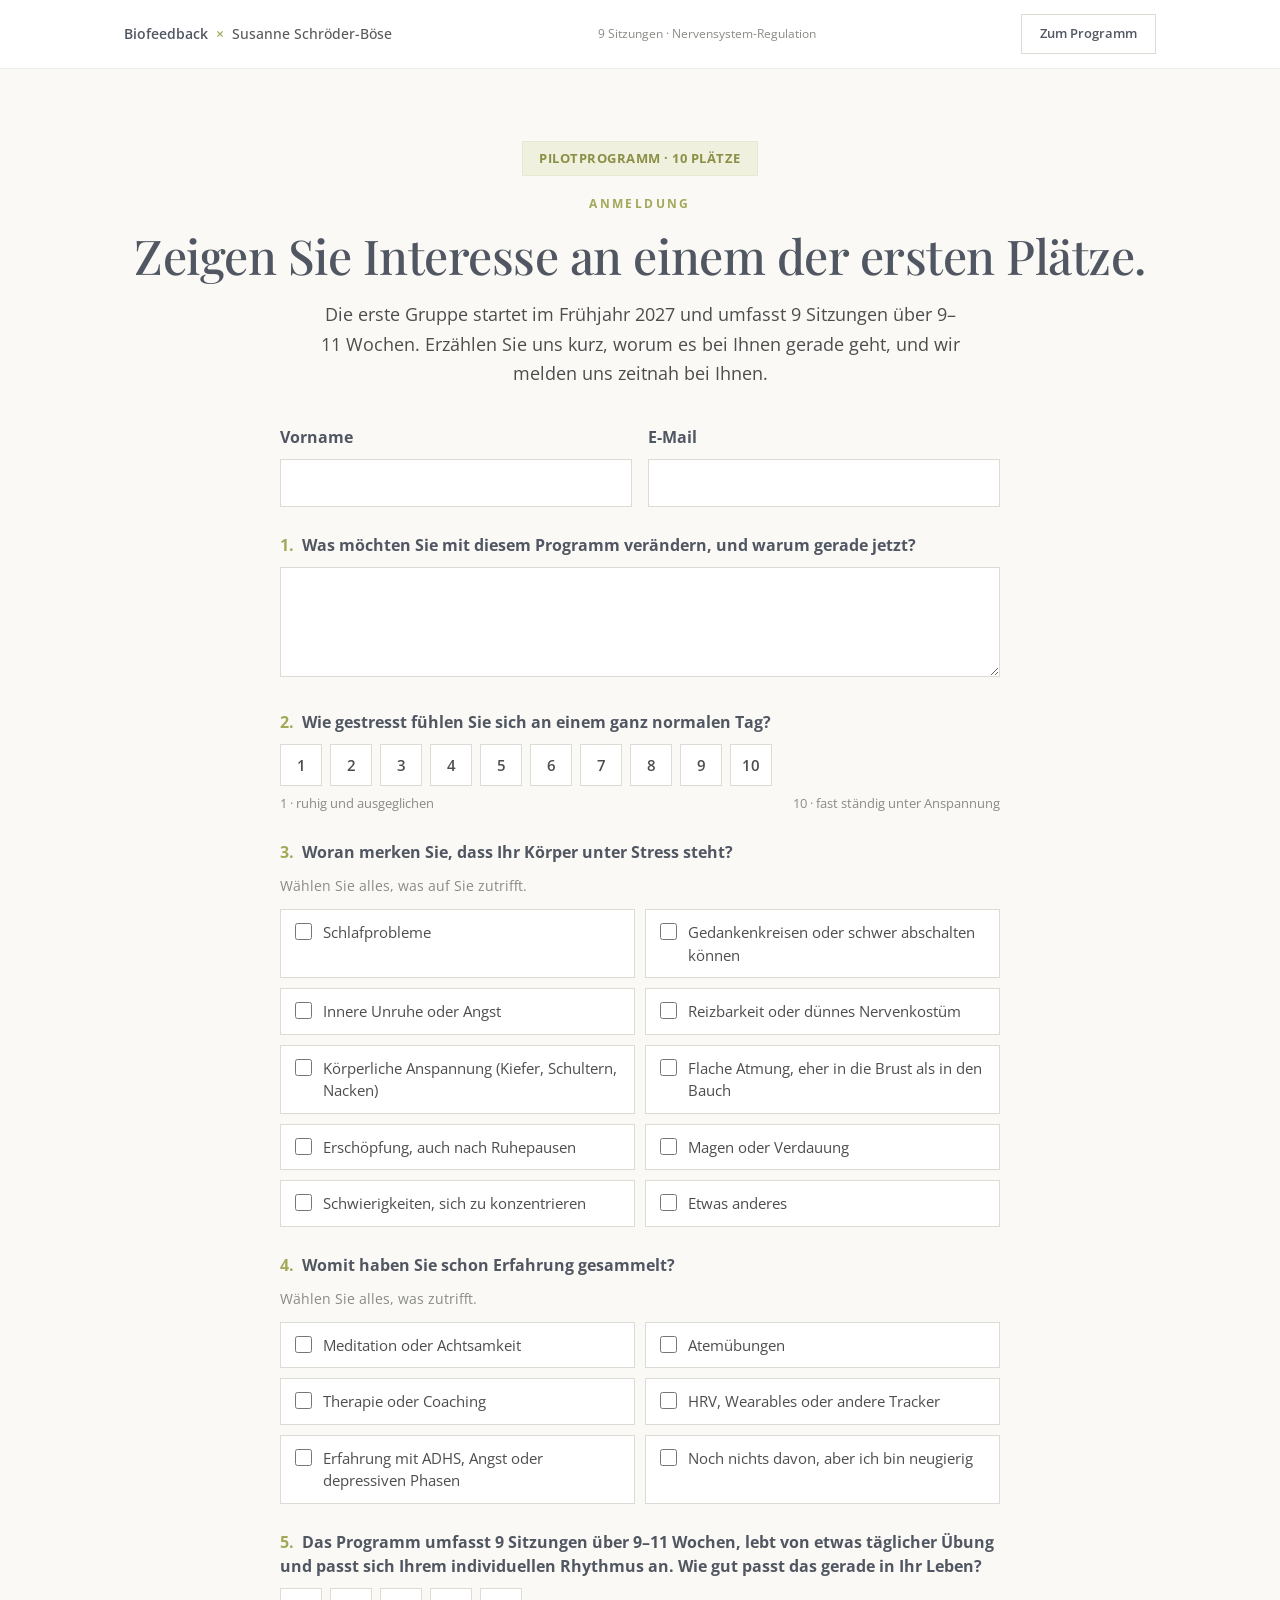
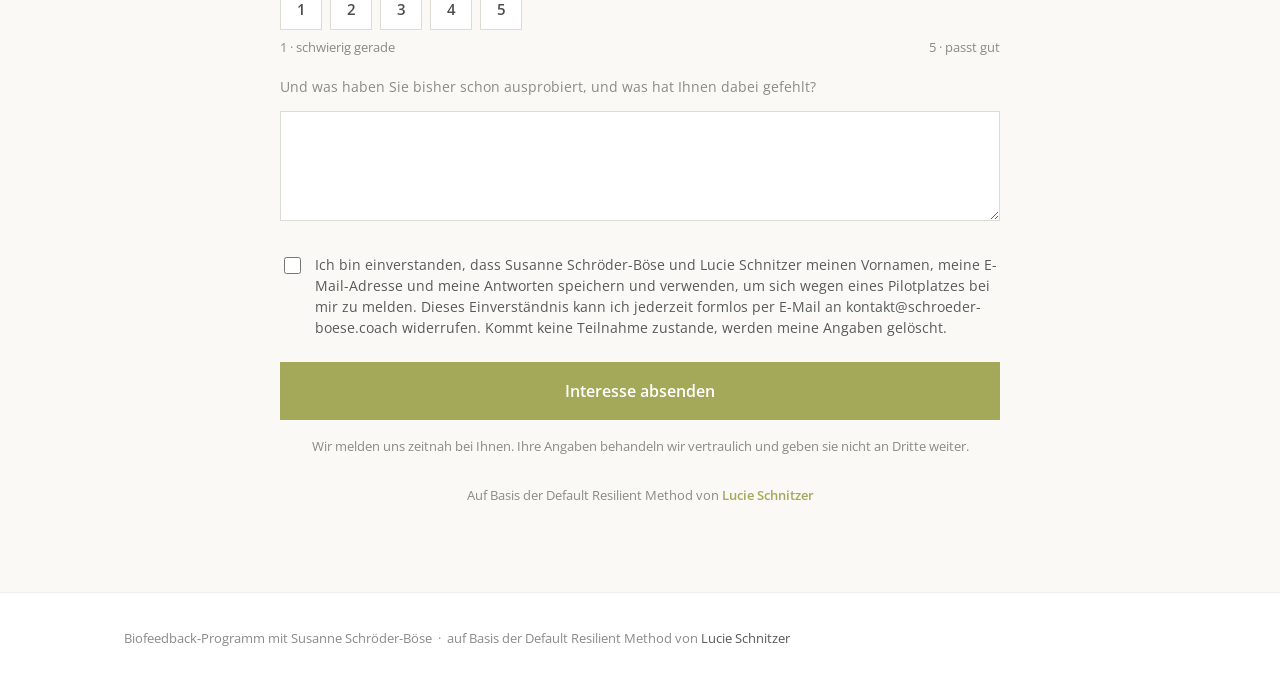
==== commit 6241d03e: "Switch all copy to Sie-Form" ====
--- a/anmeldung.html
+++ b/anmeldung.html
@@ -156,8 +156,8 @@
   <div class="wrap center">
     <span class="places-badge">Pilotprogramm · 10 Plätze</span>
     <p class="eyebrow">Anmeldung</p>
-    <h1 class="measure" style="margin-left:auto;margin-right:auto;font-size:clamp(32px,5vw,48px)">Zeig Interesse an einem der ersten Plätze.</h1>
-    <p class="measure" style="margin:0 auto 6px">Die erste Gruppe startet im Frühjahr 2027 und umfasst 9 Sitzungen über 9–11 Wochen. Erzähl uns kurz, worum es bei Dir gerade geht, und wir melden uns zeitnah bei Dir.</p>
+    <h1 class="measure" style="margin-left:auto;margin-right:auto;font-size:clamp(32px,5vw,48px)">Zeigen Sie Interesse an einem der ersten Plätze.</h1>
+    <p class="measure" style="margin:0 auto 6px">Die erste Gruppe startet im Frühjahr 2027 und umfasst 9 Sitzungen über 9–11 Wochen. Erzählen Sie uns kurz, worum es bei Ihnen gerade geht, und wir melden uns zeitnah bei Ihnen.</p>
 
     <form class="apply" action="https://selbstregulation.vercel.app/api/interesse" method="POST">
       <!-- Honeypot: hidden from humans, bots fill it and get silently dropped. -->
@@ -175,12 +175,12 @@
       </div>
 
       <div class="field">
-        <label class="q" for="f1"><span class="num">1.</span>Was möchtest Du mit diesem Programm verändern, und warum gerade jetzt?</label>
+        <label class="q" for="f1"><span class="num">1.</span>Was möchten Sie mit diesem Programm verändern, und warum gerade jetzt?</label>
         <textarea id="f1" name="F1_Anliegen" required></textarea>
       </div>
 
       <div class="field">
-        <label class="q"><span class="num">2.</span>Wie gestresst fühlst Du Dich an einem ganz normalen Tag?</label>
+        <label class="q"><span class="num">2.</span>Wie gestresst fühlen Sie sich an einem ganz normalen Tag?</label>
         <div class="scale">
           <label><input type="radio" name="F2_Stresslevel" value="1" required /><span>1</span></label>
           <label><input type="radio" name="F2_Stresslevel" value="2" /><span>2</span></label>
@@ -197,8 +197,8 @@
       </div>
 
       <div class="field">
-        <label class="q"><span class="num">3.</span>Woran merkst Du, dass Dein Körper unter Stress steht?</label>
-        <p class="hint">Wähle alles, was auf Dich zutrifft.</p>
+        <label class="q"><span class="num">3.</span>Woran merken Sie, dass Ihr Körper unter Stress steht?</label>
+        <p class="hint">Wählen Sie alles, was auf Sie zutrifft.</p>
         <div class="choices two">
           <label class="choice"><input type="checkbox" name="F3_Stress-Signale" value="Schlafprobleme" />Schlafprobleme</label>
           <label class="choice"><input type="checkbox" name="F3_Stress-Signale" value="Gedankenkreisen / schwer abschalten" />Gedankenkreisen oder schwer abschalten können</label>
@@ -208,14 +208,14 @@
           <label class="choice"><input type="checkbox" name="F3_Stress-Signale" value="Flache Atmung in die Brust" />Flache Atmung, eher in die Brust als in den Bauch</label>
           <label class="choice"><input type="checkbox" name="F3_Stress-Signale" value="Erschöpfung trotz Ruhe" />Erschöpfung, auch nach Ruhepausen</label>
           <label class="choice"><input type="checkbox" name="F3_Stress-Signale" value="Magen / Verdauung" />Magen oder Verdauung</label>
-          <label class="choice"><input type="checkbox" name="F3_Stress-Signale" value="Konzentrationsprobleme" />Schwierigkeiten, Dich zu konzentrieren</label>
+          <label class="choice"><input type="checkbox" name="F3_Stress-Signale" value="Konzentrationsprobleme" />Schwierigkeiten, sich zu konzentrieren</label>
           <label class="choice"><input type="checkbox" name="F3_Stress-Signale" value="Etwas anderes" />Etwas anderes</label>
         </div>
       </div>
 
       <div class="field">
-        <label class="q"><span class="num">4.</span>Womit hast Du schon Erfahrung gesammelt?</label>
-        <p class="hint">Wähle alles, was zutrifft.</p>
+        <label class="q"><span class="num">4.</span>Womit haben Sie schon Erfahrung gesammelt?</label>
+        <p class="hint">Wählen Sie alles, was zutrifft.</p>
         <div class="choices two">
           <label class="choice"><input type="checkbox" name="F4_Vorerfahrung" value="Meditation / Achtsamkeit" />Meditation oder Achtsamkeit</label>
           <label class="choice"><input type="checkbox" name="F4_Vorerfahrung" value="Atemübungen" />Atemübungen</label>
@@ -227,7 +227,7 @@
       </div>
 
       <div class="field">
-        <label class="q"><span class="num">5.</span>Das Programm umfasst 9 Sitzungen über 9–11 Wochen, lebt von etwas täglicher Übung und passt sich Deinem individuellen Rhythmus an. Wie gut passt das gerade in Dein Leben?</label>
+        <label class="q"><span class="num">5.</span>Das Programm umfasst 9 Sitzungen über 9–11 Wochen, lebt von etwas täglicher Übung und passt sich Ihrem individuellen Rhythmus an. Wie gut passt das gerade in Ihr Leben?</label>
         <div class="scale">
           <label><input type="radio" name="F5_Passung" value="1" required /><span>1</span></label>
           <label><input type="radio" name="F5_Passung" value="2" /><span>2</span></label>
@@ -236,7 +236,7 @@
           <label><input type="radio" name="F5_Passung" value="5" /><span>5</span></label>
         </div>
         <div class="scale-ends"><span>1 · schwierig gerade</span><span>5 · passt gut</span></div>
-        <p class="hint" style="margin-top:18px">Und was hast Du bisher schon ausprobiert, und was hat Dir dabei gefehlt?</p>
+        <p class="hint" style="margin-top:18px">Und was haben Sie bisher schon ausprobiert, und was hat Ihnen dabei gefehlt?</p>
         <textarea name="F5_Bisher_probiert" required></textarea>
       </div>
 
@@ -246,7 +246,7 @@
       </label>
 
       <button type="submit" class="btn btn--primary">Interesse absenden</button>
-      <p class="privacy-note">Wir melden uns zeitnah bei Dir. Deine Angaben behandeln wir vertraulich und geben sie nicht an Dritte weiter.</p>
+      <p class="privacy-note">Wir melden uns zeitnah bei Ihnen. Ihre Angaben behandeln wir vertraulich und geben sie nicht an Dritte weiter.</p>
     </form>
 
     <p class="trust" style="margin-top:28px">Auf Basis der Default Resilient Method von <a href="https://lucieschnitzer.com" target="_blank" rel="noopener">Lucie Schnitzer</a></p>
@@ -309,14 +309,14 @@
       }).then(function (r) {
         if (!r.ok) throw new Error('send failed');
         form.innerHTML = '<div style="text-align:center;padding:32px 12px">' +
-          '<h3 style="margin:0 0 10px">Danke, Deine Interessensbekundung ist angekommen.</h3>' +
-          '<p style="margin:0">Wir melden uns zeitnah bei Dir.</p></div>';
+          '<h3 style="margin:0 0 10px">Vielen Dank, Ihre Interessensbekundung ist angekommen.</h3>' +
+          '<p style="margin:0">Wir melden uns zeitnah bei Ihnen.</p></div>';
         form.scrollIntoView({ behavior: 'smooth', block: 'center' });
       }).catch(function () {
         btn.disabled = false;
         btn.textContent = 'Interesse absenden';
         var note = form.querySelector('.privacy-note');
-        if (note) note.textContent = 'Das hat gerade nicht geklappt. Versuch es bitte noch einmal, oder schreib uns direkt an info@lucieschnitzer.com.';
+        if (note) note.textContent = 'Das hat gerade nicht geklappt. Versuchen Sie es bitte noch einmal, oder schreiben Sie uns direkt an info@lucieschnitzer.com.';
       });
     });
   })();
